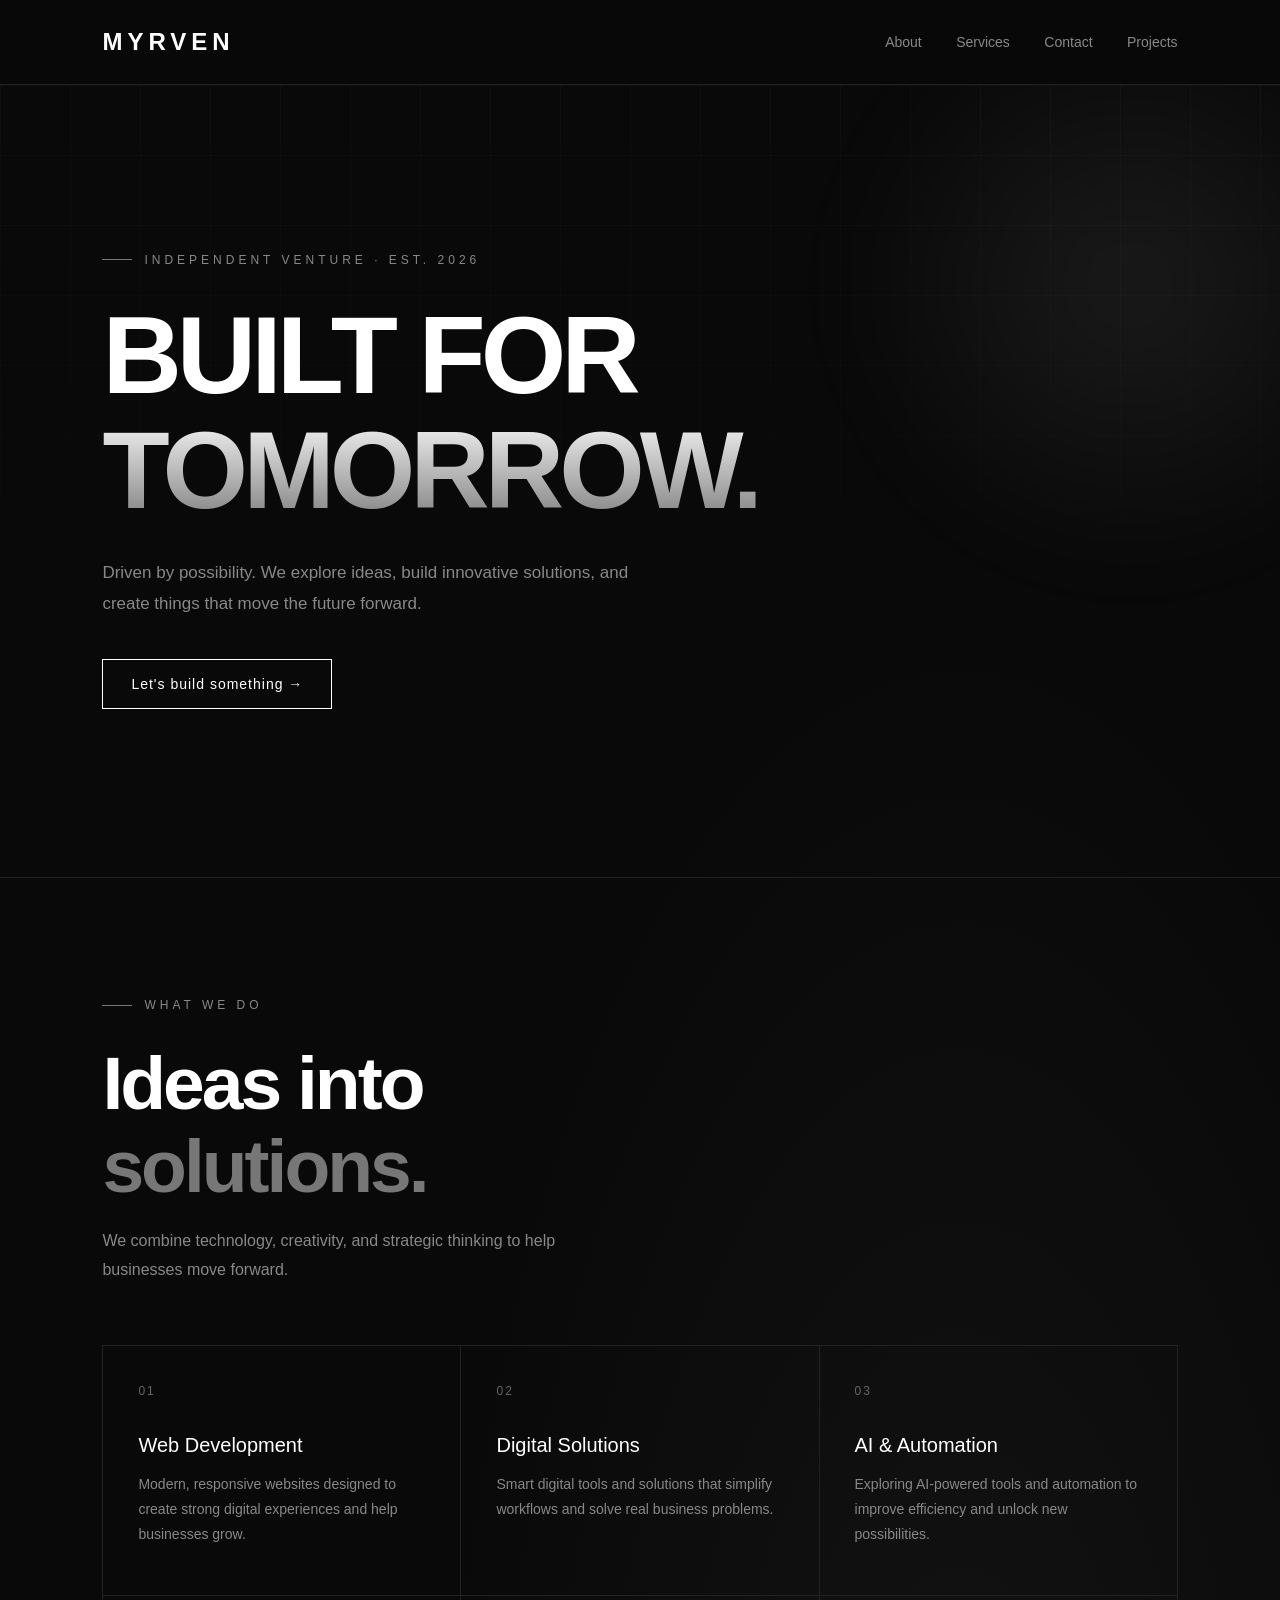
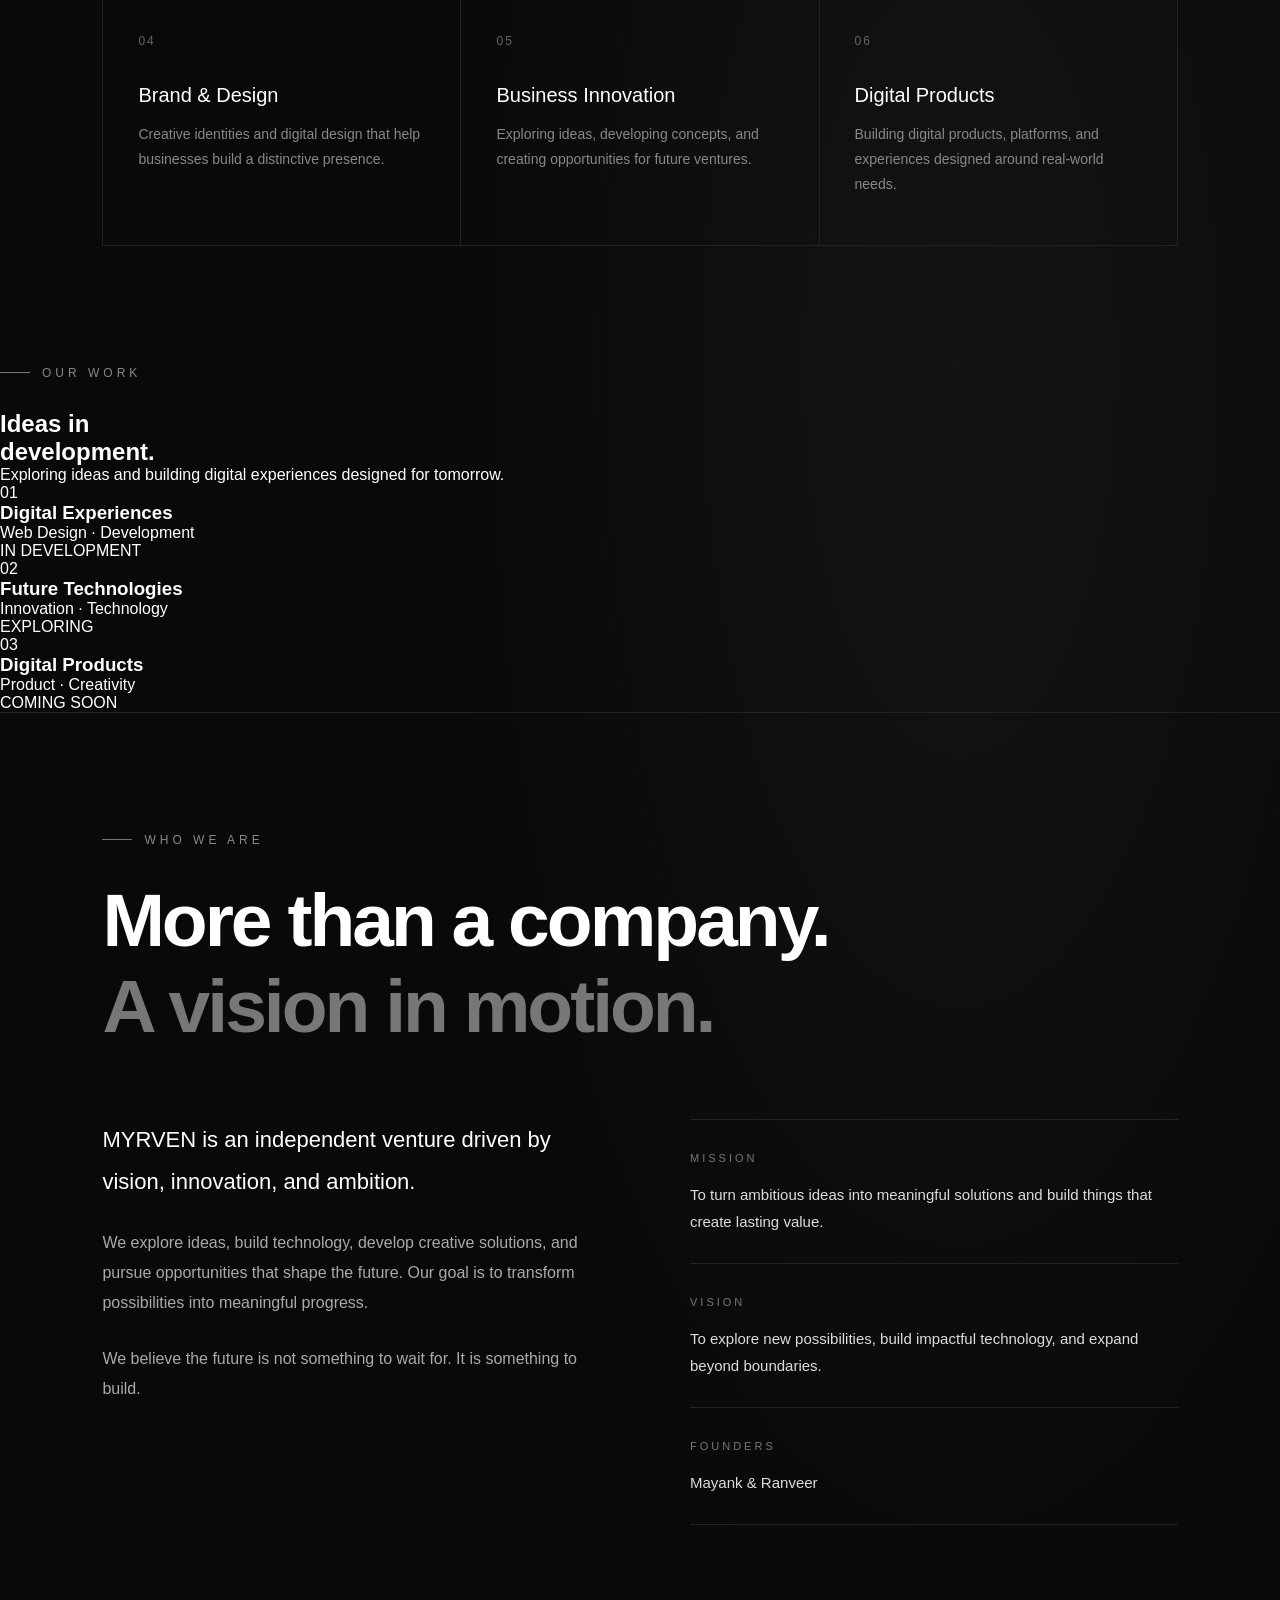
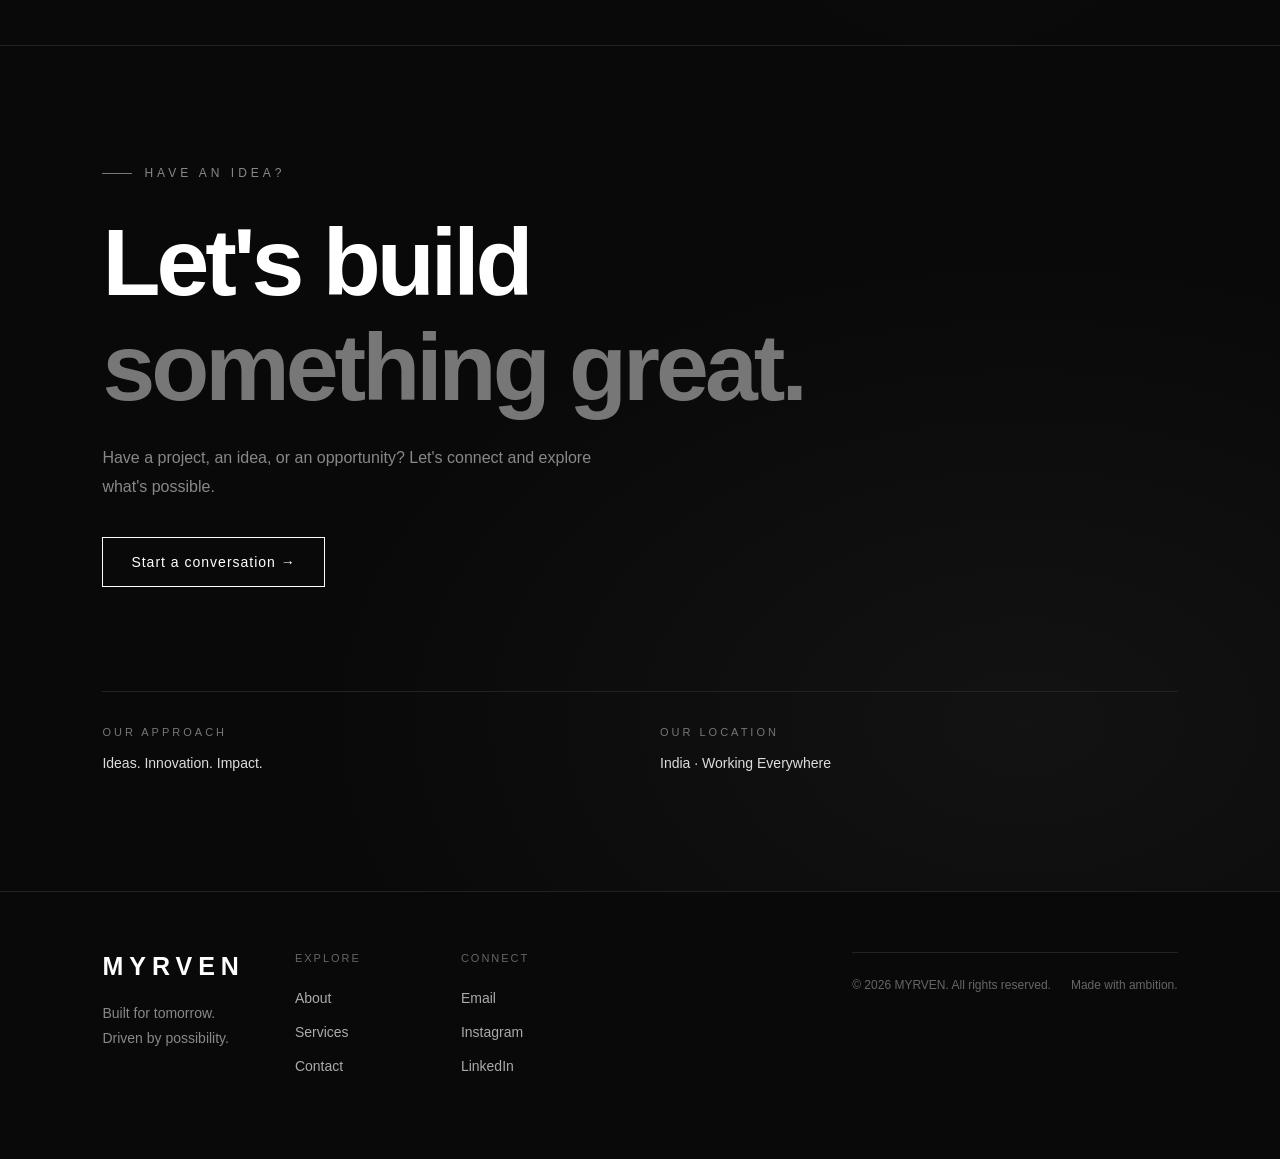
==== index.html @ c751b634 "Update index.html" ====
<!DOCTYPE html>
<html lang="en">
<head>
  <meta charset="UTF-8">
  <meta name="viewport" content="width=device-width, initial-scale=1.0">

  <title>MYRVEN — Built for Tomorrow</title>

  <meta name="description"
        content="MYRVEN is an independent venture driven by innovation, technology, creativity, and ambition.">
  
  <link rel="stylesheet" href="style.css">
  
</head>

<body>

  <header id="top">
    <div class="logo">MYRVEN</div>

    <nav>
  <a href="#about">About</a>
  <a href="#services">Services</a>
  <a href="#contact">Contact</a>
 <a href="#projects">Projects</a>
</nav>
  </header>

  <main>
    <section class="hero" id="about">

      <p class="tag">Independent Venture · Est. 2026</p>

      <h1>
        Built for<br>
        <span>tomorrow.</span>
      </h1>

      <p class="description">
        Driven by possibility. We explore ideas, build innovative
        solutions, and create things that move the future forward.
      </p>

      <a href="#contact" class="cta">
        Let's build something →
      </a>

    </section>
    <section class="services" id="services">

  <div class="section-heading">
    <p class="tag">What We Do</p>

    <h2>
      Ideas into<br>
      <span>solutions.</span>
    </h2>

    <p class="section-description">
      We combine technology, creativity, and strategic thinking
      to help businesses move forward.
    </p>
  </div>

  <div class="services-grid">

    <div class="service-card">
      <span class="service-number">01</span>
      <h3>Web Development</h3>
      <p>
        Modern, responsive websites designed to create
        strong digital experiences and help businesses grow.
      </p>
    </div>

    <div class="service-card">
      <span class="service-number">02</span>
      <h3>Digital Solutions</h3>
      <p>
        Smart digital tools and solutions that simplify
        workflows and solve real business problems.
      </p>
    </div>

    <div class="service-card">
      <span class="service-number">03</span>
      <h3>AI & Automation</h3>
      <p>
        Exploring AI-powered tools and automation
        to improve efficiency and unlock new possibilities.
      </p>
    </div>

    <div class="service-card">
      <span class="service-number">04</span>
      <h3>Brand & Design</h3>
      <p>
        Creative identities and digital design that help
        businesses build a distinctive presence.
      </p>
    </div>

    <div class="service-card">
      <span class="service-number">05</span>
      <h3>Business Innovation</h3>
      <p>
        Exploring ideas, developing concepts, and
        creating opportunities for future ventures.
      </p>
    </div>

    <div class="service-card">
      <span class="service-number">06</span>
      <h3>Digital Products</h3>
      <p>
        Building digital products, platforms, and
        experiences designed around real-world needs.
      </p>
    </div>

  </div>

</section>
    <!-- PROJECTS SECTION -->

<section class="projects" id="projects">

  <div class="projects-heading">
    <p class="tag">Our Work</p>

    <h2>
      Ideas in<br>
      <span>development.</span>
    </h2>

    <p class="projects-description">
      Exploring ideas and building digital experiences
      designed for tomorrow.
    </p>
  </div>

  <div class="projects-grid">

    <article class="project-card">
      <div class="project-visual visual-one">
        <span>01</span>
        <div class="visual-circle"></div>
      </div>

      <div class="project-info">
        <div>
          <h3>Digital Experiences</h3>
          <p>Web Design · Development</p>
        </div>
        <span class="project-status">IN DEVELOPMENT</span>
      </div>
    </article>

    <article class="project-card">
      <div class="project-visual visual-two">
        <span>02</span>
        <div class="visual-circle"></div>
      </div>

      <div class="project-info">
        <div>
          <h3>Future Technologies</h3>
          <p>Innovation · Technology</p>
        </div>
        <span class="project-status">EXPLORING</span>
      </div>
    </article>

    <article class="project-card">
      <div class="project-visual visual-three">
        <span>03</span>
        <div class="visual-circle"></div>
      </div>

      <div class="project-info">
        <div>
          <h3>Digital Products</h3>
          <p>Product · Creativity</p>
        </div>
        <span class="project-status">COMING SOON</span>
      </div>
    </article>

  </div>

</section>
    <!-- ABOUT MYRVEN -->

<section class="about" id="about">

  <div class="about-header">
    <p class="tag">Who We Are</p>

    <h2>
      More than a company.<br>
      <span>A vision in motion.</span>
    </h2>
  </div>

  <div class="about-content">

    <div class="about-text">
      <p>
        MYRVEN is an independent venture driven by vision,
        innovation, and ambition.
      </p>

      <p>
        We explore ideas, build technology, develop creative
        solutions, and pursue opportunities that shape the future.
        Our goal is to transform possibilities into meaningful
        progress.
      </p>

      <p>
        We believe the future is not something to wait for.
        It is something to build.
      </p>
    </div>

    <div class="about-details">

      <div class="detail-item">
        <span>MISSION</span>
        <p>
          To turn ambitious ideas into meaningful solutions
          and build things that create lasting value.
        </p>
      </div>

      <div class="detail-item">
        <span>VISION</span>
        <p>
          To explore new possibilities, build impactful
          technology, and expand beyond boundaries.
        </p>
      </div>

      <div class="detail-item">
        <span>FOUNDERS</span>
        <p>Mayank & Ranveer</p>
      </div>

    </div>

  </div>

</section>
    <!-- CONTACT SECTION -->

<section class="contact" id="contact">

  <p class="tag">Have an idea?</p>

  <h2>
    Let's build<br>
    <span>something great.</span>
  </h2>

  <p class="contact-description">
    Have a project, an idea, or an opportunity?
    Let's connect and explore what's possible.
  </p>

  <a href="mailto:myrenv.official@gmail.com" class="cta">
    Start a conversation →
  </a>

  <div class="contact-bottom">

    <div>
      <span class="contact-label">OUR APPROACH</span>
      <p>Ideas. Innovation. Impact.</p>
    </div>

    <div>
      <span class="contact-label">OUR LOCATION</span>
      <p>India · Working Everywhere</p>
    </div>

  </div>

</section>
  </main>
<!-- FOOTER -->

<footer class="footer">

  <div class="footer-main">

    <div class="footer-brand">
      <a href="#top" class="footer-logo">MYRVEN</a>

      <p>
        Built for tomorrow.<br>
        Driven by possibility.
      </p>
    </div>

    <div class="footer-links">

      <div class="footer-column">
        <span class="footer-heading">EXPLORE</span>
        <a href="#about">About</a>
        <a href="#services">Services</a>
        <a href="#contact">Contact</a>
      </div>

      <div class="footer-column">
        <span class="footer-heading">CONNECT</span>
        <a href="mailto:hello@myrven.com">Email</a>
        <a href="#" target="_blank">Instagram</a>
        <a href="#" target="_blank">LinkedIn</a>
      </div>

    </div>

  </div>

  <div class="footer-bottom">
    <p>© 2026 MYRVEN. All rights reserved.</p>
    <p>Made with ambition.</p>
  </div>

</footer>
</body>
</html>
---- style.css ----
/* =========================
   MYRVEN — DESIGN SYSTEM
========================= */

:root {
  --background: #090909;
  --surface: #111111;
  --text: #ffffff;
  --muted: #888888;
  --accent: #c5c5c5;
  --border: #222222;
}

/* Reset */

* {
  margin: 0;
  padding: 0;
  box-sizing: border-box;
}

html {
  scroll-behavior: smooth;
}

body {
  background: var(--background);
  color: var(--text);
  font-family: Arial, Helvetica, sans-serif;
  min-height: 100vh;
}

/* Navigation */

header {
  display: flex;
  justify-content: space-between;
  align-items: center;
  padding: 28px 8%;
  border-bottom: 1px solid var(--border);
}

.logo {
  font-size: 24px;
  font-weight: 700;
  letter-spacing: 5px;
}

nav a {
  color: var(--muted);
  text-decoration: none;
  margin-left: 30px;
  font-size: 14px;
  transition: color 0.3s ease;
}

nav a:hover {
  color: var(--text);
}

/* Hero */

.hero {
  min-height: 85vh;
  display: flex;
  flex-direction: column;
  justify-content: center;
  padding: 100px 8%;
}

.tag {
  color: var(--muted);
  font-size: 12px;
  letter-spacing: 4px;
  text-transform: uppercase;
  margin-bottom: 30px;
}

h1 {
  font-size: clamp(48px, 9vw, 110px);
  line-height: 1.05;
  letter-spacing: -5px;
  max-width: 1000px;
}

h1 span {
  color: #777777;
}

.description {
  color: var(--muted);
  font-size: 17px;
  line-height: 1.8;
  max-width: 550px;
  margin-top: 30px;
}

/* Button */

.cta {
  display: inline-block;
  margin-top: 40px;
  padding: 16px 28px;
  border: 1px solid var(--text);
  color: var(--text);
  text-decoration: none;
  width: fit-content;
  font-size: 14px;
  transition: all 0.3s ease;
}

.cta:hover {
  background: var(--text);
  color: var(--background);
}

/* Footer */

footer {
  border-top: 1px solid var(--border);
  padding: 25px 8%;
  display: flex;
  justify-content: space-between;
  color: #666666;
  font-size: 12px;
}

/* Mobile */

@media (max-width: 600px) {
  header {
    padding: 22px 6%;
  }

  nav a {
    margin-left: 12px;
    font-size: 12px;
  }

  .logo {
    font-size: 19px;
    letter-spacing: 3px;
  }

  .hero {
    padding: 80px 6%;
  }

  h1 {
    letter-spacing: -2px;
  }

  footer {
    padding: 22px 6%;
    gap: 15px;
    flex-wrap: wrap;
  }
}
/* =========================
   MYRVEN — PREMIUM UPGRADE
========================= */

body {
  overflow-x: hidden;
  background:
    radial-gradient(
      ellipse at 75% 45%,
      rgba(255, 255, 255, 0.045),
      transparent 40%
    ),
    #090909;
}

/* Premium navigation */

header {
  backdrop-filter: blur(12px);
  background: rgba(9, 9, 9, 0.8);
  position: sticky;
  top: 0;
  z-index: 100;
}

/* Hero background glow */

.hero {
  position: relative;
  overflow: hidden;
}

.hero::before {
  content: "";
  position: absolute;
  width: 500px;
  height: 500px;
  background: radial-gradient(
    circle,
    rgba(180, 180, 180, 0.07),
    transparent 70%
  );
  top: 10%;
  right: -150px;
  pointer-events: none;
}

.hero > * {
  position: relative;
  z-index: 1;
}

/* Typography */

.tag {
  display: flex;
  align-items: center;
  gap: 12px;
}

.tag::before {
  content: "";
  width: 30px;
  height: 1px;
  background: #777777;
}

h1 {
  font-weight: 600;
  text-transform: uppercase;
}

h1 span {
  background: linear-gradient(
    180deg,
    #ffffff,
    #777777
  );

  -webkit-background-clip: text;
  background-clip: text;
  -webkit-text-fill-color: transparent;
}

/* Button enhancement */

.cta {
  position: relative;
  overflow: hidden;
  letter-spacing: 1px;
}

.cta:hover {
  box-shadow: 0 0 25px rgba(255, 255, 255, 0.08);
  transform: translateY(-3px);
}

/* Subtle entrance animation */

.hero .tag,
.hero h1,
.hero .description,
.hero .cta {
  animation: fadeUp 0.8s ease both;
}

.hero h1 {
  animation-delay: 0.15s;
}

.hero .description {
  animation-delay: 0.3s;
}

.hero .cta {
  animation-delay: 0.45s;
}

@keyframes fadeUp {
  from {
    opacity: 0;
    transform: translateY(20px);
  }

  to {
    opacity: 1;
    transform: translateY(0);
  }
}

/* Selection */

::selection {
  background: #ffffff;
  color: #000000;
}

/* Mobile glow */

@media (max-width: 600px) {
  .hero::before {
    width: 300px;
    height: 300px;
    right: -100px;
  }
}
/* =========================
   SERVICES SECTION
========================= */

.services {
  padding: 120px 8%;
  border-top: 1px solid var(--border);
}

.section-heading {
  margin-bottom: 60px;
}

.section-heading h2 {
  font-size: clamp(40px, 6vw, 75px);
  line-height: 1.1;
  letter-spacing: -3px;
  margin-top: 25px;
}

.section-heading h2 span {
  color: #777777;
}

.section-description {
  color: var(--muted);
  max-width: 500px;
  line-height: 1.8;
  margin-top: 20px;
}

/* Grid */

.services-grid {
  display: grid;
  grid-template-columns: repeat(3, 1fr);
  border-top: 1px solid var(--border);
  border-left: 1px solid var(--border);
}

.service-card {
  padding: 35px;
  border-right: 1px solid var(--border);
  border-bottom: 1px solid var(--border);
  min-height: 250px;
  transition: background 0.3s ease;
}

.service-card:hover {
  background: var(--surface);
}

.service-number {
  color: #666666;
  font-size: 12px;
  letter-spacing: 2px;
}

.service-card h3 {
  font-size: 20px;
  font-weight: 500;
  margin-top: 35px;
}

.service-card p {
  color: var(--muted);
  font-size: 14px;
  line-height: 1.8;
  margin-top: 15px;
}

/* Responsive grid */

@media (max-width: 900px) {
  .services-grid {
    grid-template-columns: repeat(2, 1fr);
  }
}

@media (max-width: 600px) {
  .services {
    padding: 80px 6%;
  }

  .section-heading {
    margin-bottom: 40px;
  }

  .section-heading h2 {
    letter-spacing: -2px;
  }

  .services-grid {
    grid-template-columns: 1fr;
  }

  .service-card {
    padding: 28px;
    min-height: 220px;
  }
}
/* =========================
   ABOUT MYRVEN
========================= */

.about {
  padding: 120px 8%;
  border-top: 1px solid var(--border);
}

.about-header {
  margin-bottom: 70px;
}

.about-header h2 {
  font-size: clamp(38px, 6vw, 75px);
  line-height: 1.15;
  letter-spacing: -3px;
  margin-top: 25px;
}

.about-header h2 span {
  color: #777777;
}

.about-content {
  display: grid;
  grid-template-columns: 1fr 1fr;
  gap: 100px;
}

.about-text p {
  color: #aaaaaa;
  font-size: 16px;
  line-height: 1.9;
  margin-bottom: 25px;
}

.about-text p:first-child {
  color: #ffffff;
  font-size: 22px;
}

.about-details {
  border-top: 1px solid var(--border);
}

.detail-item {
  padding: 28px 0;
  border-bottom: 1px solid var(--border);
}

.detail-item span {
  color: #777777;
  font-size: 11px;
  letter-spacing: 3px;
}

.detail-item p {
  color: #dddddd;
  font-size: 15px;
  line-height: 1.8;
  margin-top: 15px;
}

/* Mobile */

@media (max-width: 768px) {
  .about {
    padding: 80px 6%;
  }

  .about-header {
    margin-bottom: 40px;
  }

  .about-header h2 {
    letter-spacing: -2px;
  }

  .about-content {
    grid-template-columns: 1fr;
    gap: 40px;
  }
}

/* =========================
   CONTACT SECTION
========================= */

.contact {
  padding: 120px 8%;
  border-top: 1px solid var(--border);
  background:
    radial-gradient(
      ellipse at 80% 80%,
      rgba(255, 255, 255, 0.04),
      transparent 50%
    );
}

.contact h2 {
  font-size: clamp(45px, 8vw, 95px);
  line-height: 1.1;
  letter-spacing: -4px;
  margin-top: 25px;
}

.contact h2 span {
  color: #777777;
}

.contact-description {
  color: var(--muted);
  max-width: 500px;
  font-size: 16px;
  line-height: 1.8;
  margin-top: 25px;
}

.contact .cta {
  margin-top: 35px;
}

.contact-bottom {
  display: grid;
  grid-template-columns: 1fr 1fr;
  gap: 40px;
  margin-top: 100px;
  padding-top: 30px;
  border-top: 1px solid var(--border);
}

.contact-label {
  color: #777777;
  font-size: 11px;
  letter-spacing: 3px;
}

.contact-bottom p {
  color: #dddddd;
  font-size: 14px;
  margin-top: 15px;
}

/* Mobile */

@media (max-width: 600px) {
  .contact {
    padding: 80px 6%;
  }

  .contact h2 {
    letter-spacing: -2px;
  }

  .contact-bottom {
    grid-template-columns: 1fr;
    gap: 30px;
    margin-top: 60px;
  }
}
/* =========================
   MYRVEN FOOTER
========================= */

.footer {
  padding: 60px 8% 25px;
  border-top: 1px solid var(--border);
}

.footer-main {
  display: flex;
  justify-content: space-between;
  gap: 50px;
  padding-bottom: 60px;
}

.footer-logo {
  color: #ffffff;
  text-decoration: none;
  font-size: 25px;
  font-weight: 700;
  letter-spacing: 6px;
}

.footer-brand p {
  color: #888888;
  font-size: 14px;
  line-height: 1.8;
  margin-top: 20px;
}

.footer-links {
  display: flex;
  gap: 100px;
}

.footer-column {
  display: flex;
  flex-direction: column;
  gap: 18px;
}

.footer-heading {
  color: #666666;
  font-size: 11px;
  letter-spacing: 2px;
  margin-bottom: 8px;
}

.footer-column a {
  color: #aaaaaa;
  text-decoration: none;
  font-size: 14px;
  transition: color 0.3s;
}

.footer-column a:hover {
  color: #ffffff;
}

.footer-bottom {
  border-top: 1px solid var(--border);
  padding-top: 25px;
  display: flex;
  justify-content: space-between;
  gap: 20px;
  color: #666666;
  font-size: 12px;
}

/* Mobile */

@media (max-width: 600px) {
  .footer {
    padding: 45px 6% 25px;
  }

  .footer-main {
    flex-direction: column;
    gap: 40px;
  }

  .footer-links {
    gap: 60px;
  }

  .footer-bottom {
    flex-direction: column;
    gap: 12px;
  }
}
/* =========================
   MYRVEN FUTURISTIC HERO
========================= */

.hero {
  min-height: 88vh;
  position: relative;
  isolation: isolate;
  overflow: hidden;
}

/* Ambient silver glow */

.hero::before {
  content: "";
  position: absolute;
  width: 600px;
  height: 600px;
  top: -100px;
  right: -150px;

  background: radial-gradient(
    circle,
    rgba(180, 180, 180, 0.10),
    transparent 70%
  );

  filter: blur(40px);
  z-index: -1;
}

/* Futuristic grid */

.hero::after {
  content: "";
  position: absolute;
  inset: 0;

  background-image:
    linear-gradient(
      rgba(255, 255, 255, 0.025) 1px,
      transparent 1px
    ),
    linear-gradient(
      90deg,
      rgba(255, 255, 255, 0.025) 1px,
      transparent 1px
    );

  background-size: 70px 70px;

  mask-image: linear-gradient(
    to bottom,
    black,
    transparent 90%
  );

  z-index: -1;
  pointer-events: none;
}

/* Premium headline */

.hero h1 {
  max-width: 900px;
  text-transform: uppercase;
  font-weight: 600;
}

/* Ambient animation */

@keyframes ambientGlow {
  0%, 100% {
    opacity: 0.5;
  }

  50% {
    opacity: 1;
  }
}

.hero::before {
  animation: ambientGlow 6s ease-in-out infinite;
}

/* Mobile optimization */

@media (max-width: 600px) {
  .hero::before {
    width: 350px;
    height: 350px;
    right: -180px;
    top: 0;
  }

  .hero::after {
    background-size: 45px 45px;
  }
}

/* Accessibility */

@media (prefers-reduced-motion: reduce) {
  .hero::before {
    animation: none;
  }
}
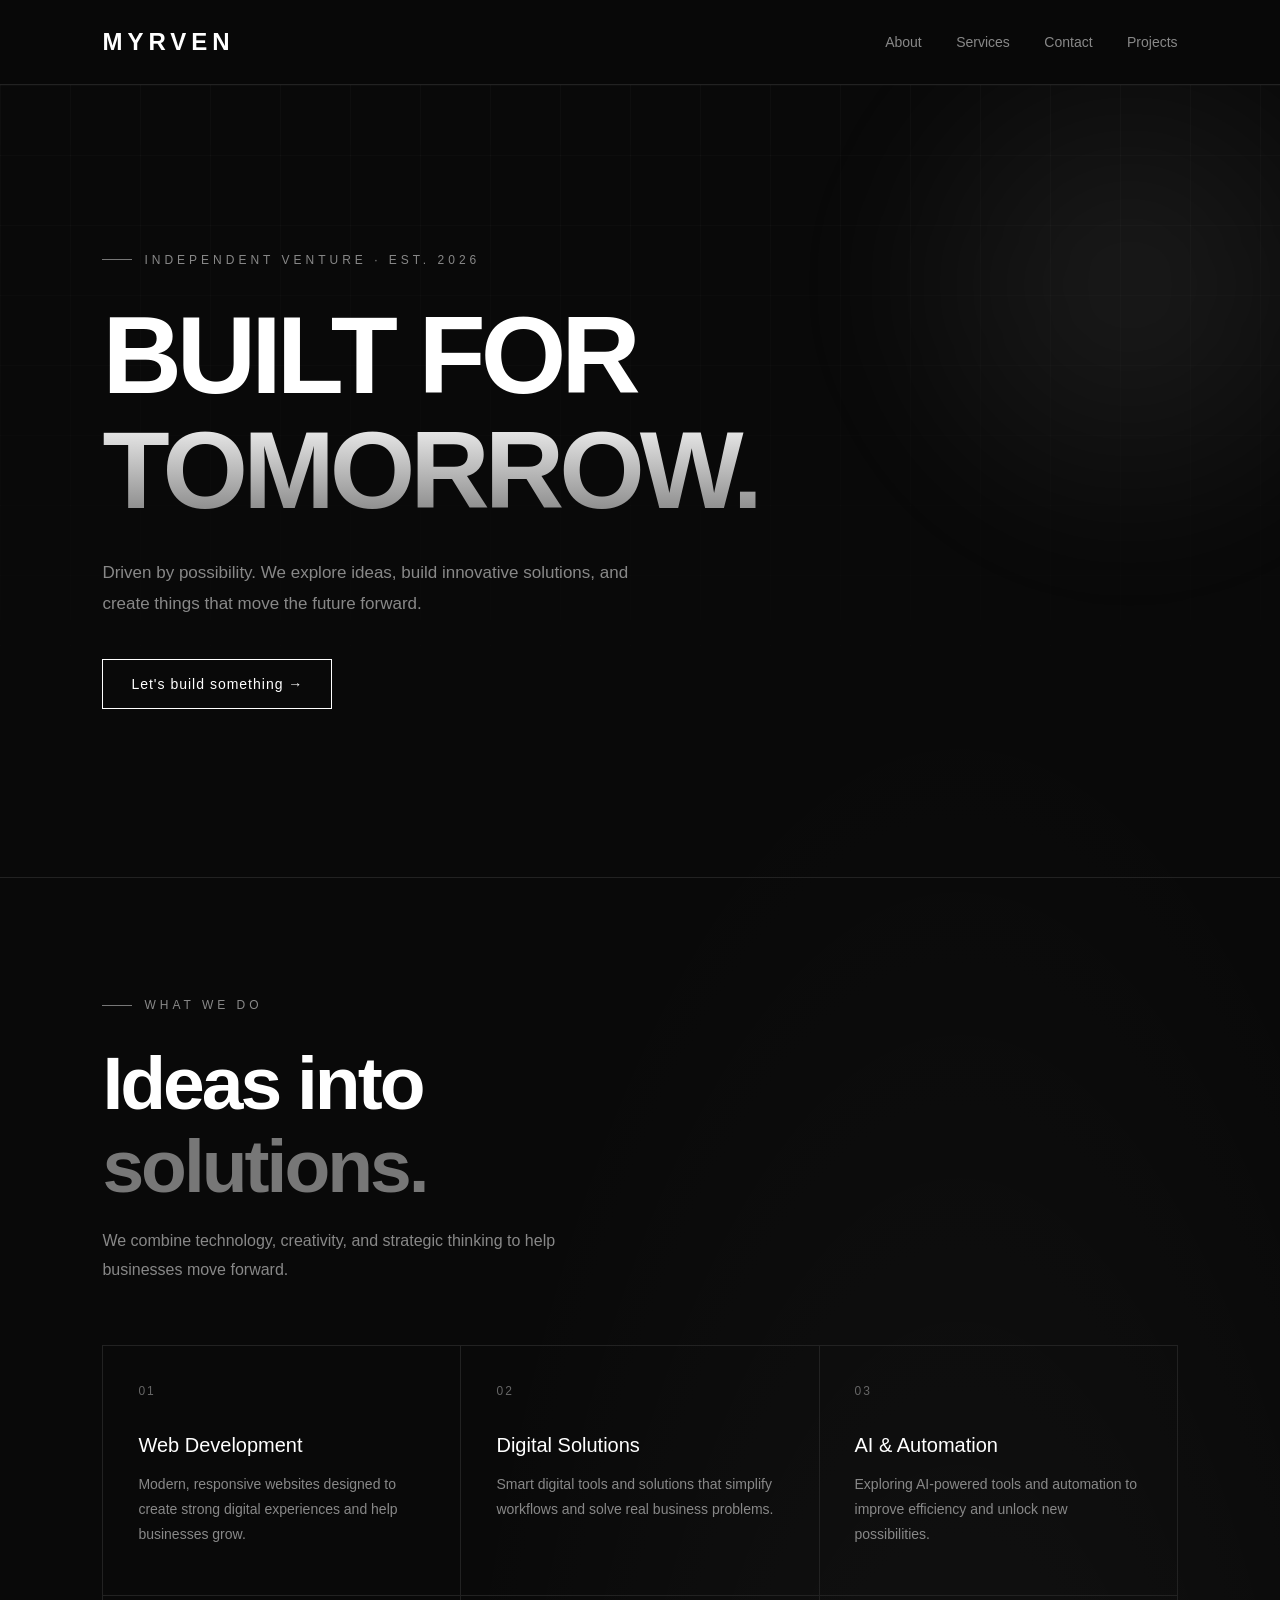
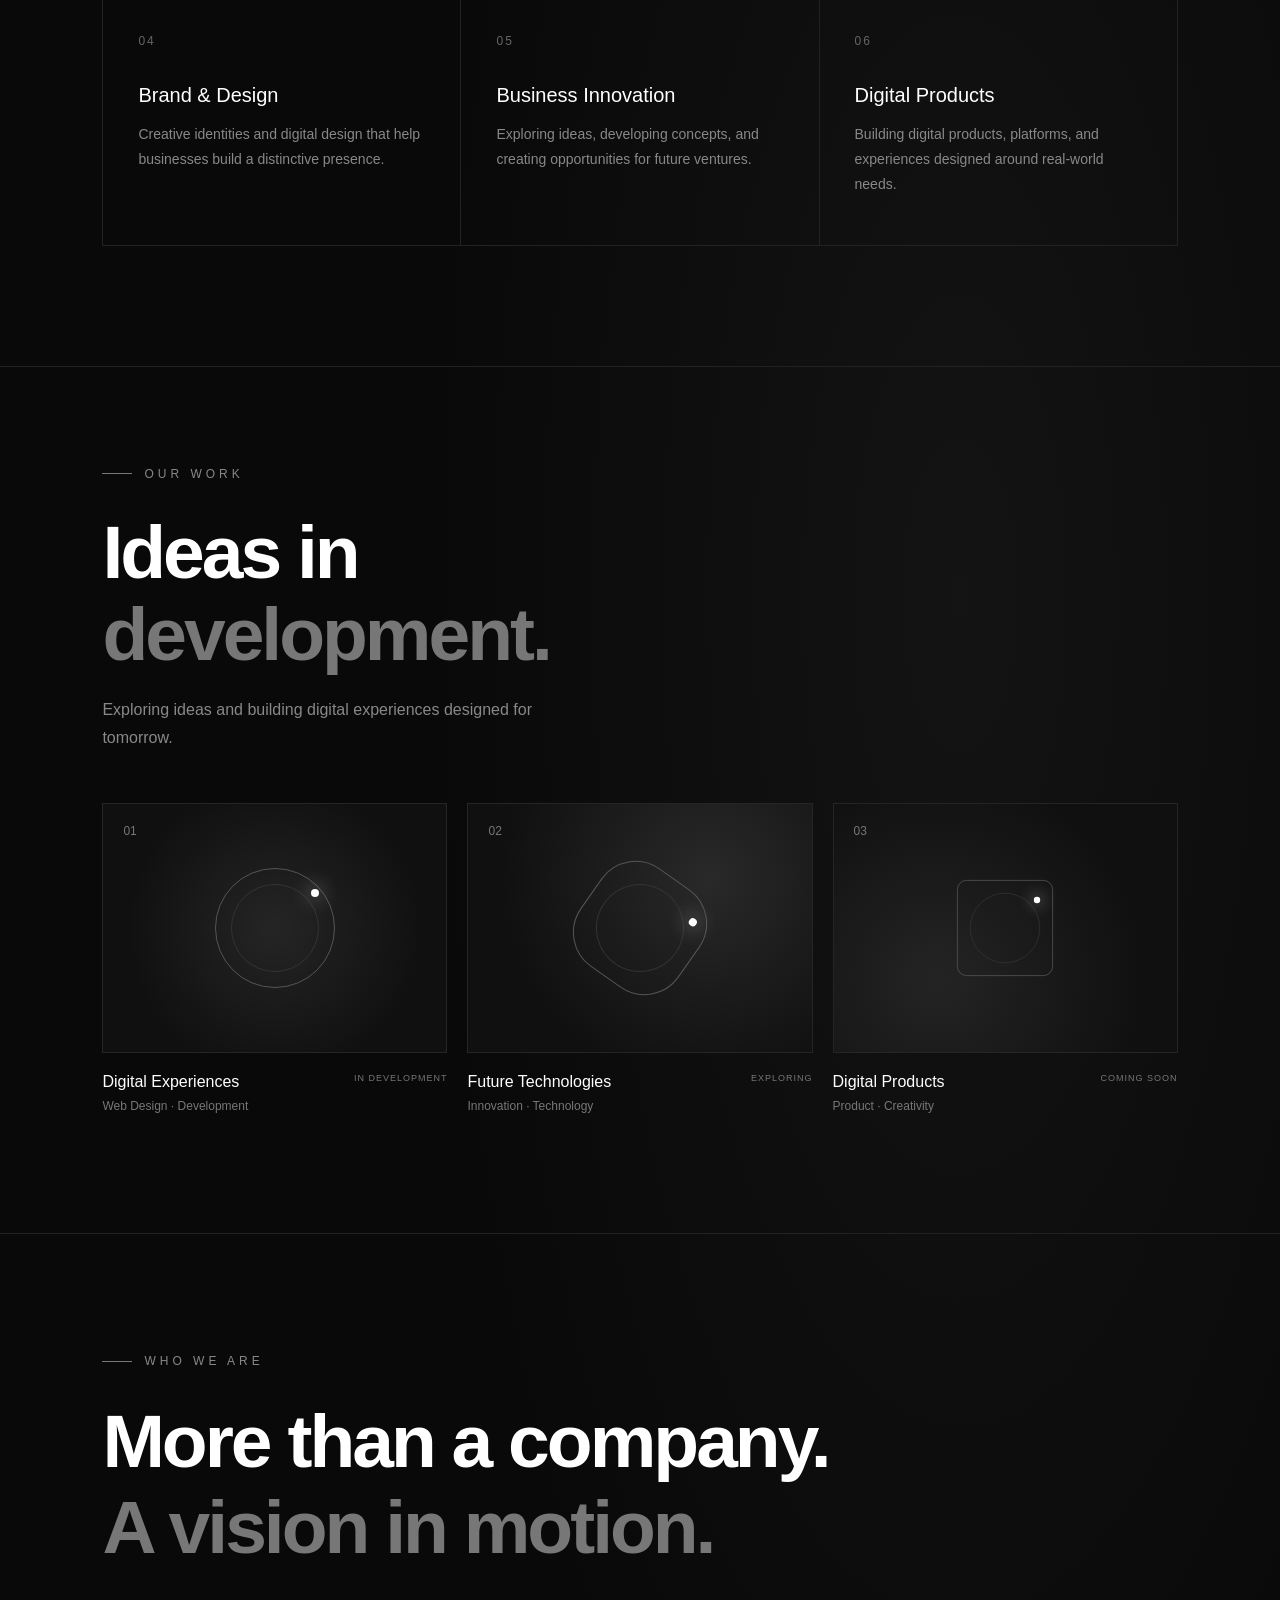
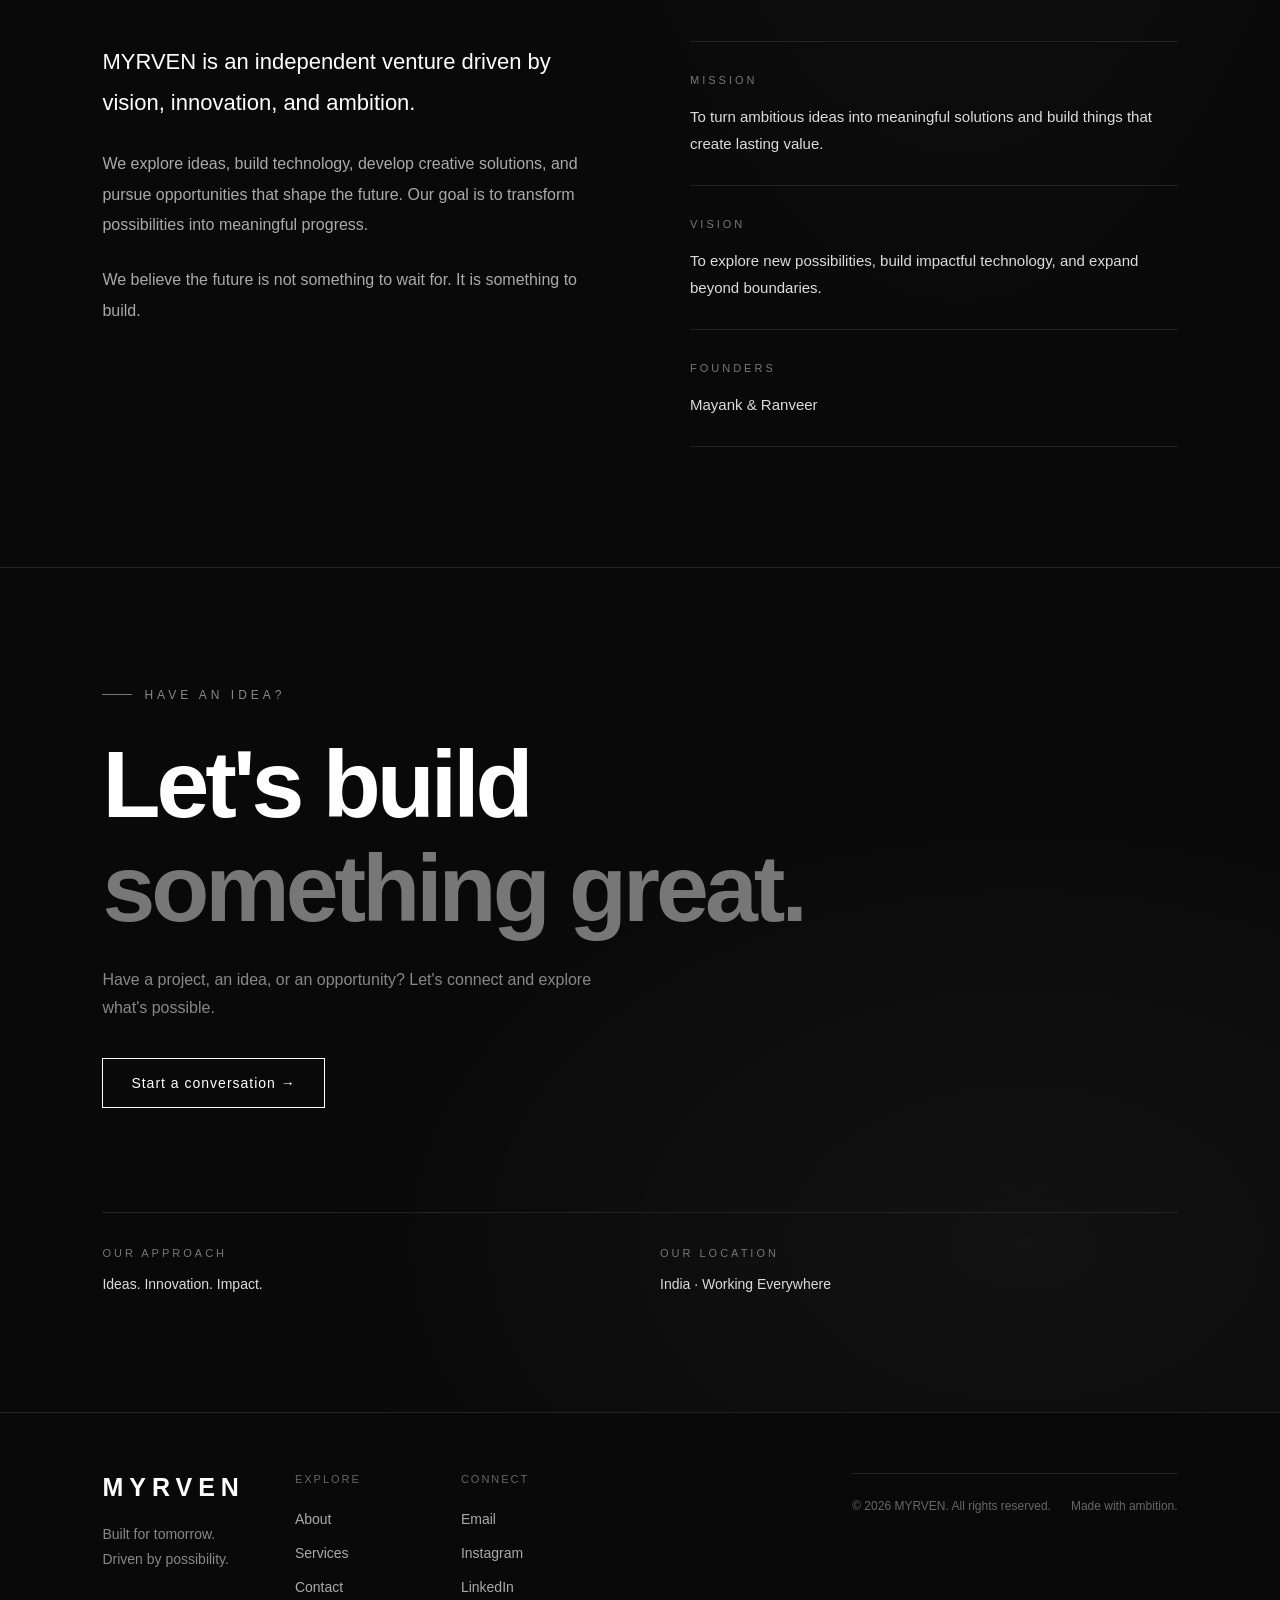
==== commit 8935795b: "Update index.html" ====
--- a/index.html
+++ b/index.html
@@ -20,7 +20,7 @@
 
     <nav>
   <a href="#about">About</a>
-  <a href="#services">Services</a>
+  <a href="services.html">Services</a>
   <a href="#contact">Contact</a>
  <a href="#projects">Projects</a>
 </nav>
--- a/style.css
+++ b/style.css
@@ -762,3 +762,160 @@
     animation: none;
   }
 }
+/* =========================
+   MYRVEN PROJECTS
+========================= */
+
+.projects {
+  padding: 100px 8%;
+  border-top: 1px solid var(--border);
+}
+
+.projects-heading {
+  margin-bottom: 50px;
+}
+
+.projects-heading h2 {
+  font-size: clamp(40px, 6vw, 75px);
+  line-height: 1.1;
+  letter-spacing: -3px;
+  margin-top: 25px;
+}
+
+.projects-heading h2 span {
+  color: #777777;
+}
+
+.projects-description {
+  color: var(--muted);
+  max-width: 500px;
+  line-height: 1.8;
+  margin-top: 20px;
+}
+
+.projects-grid {
+  display: grid;
+  grid-template-columns: repeat(3, 1fr);
+  gap: 20px;
+}
+
+.project-visual {
+  height: 250px;
+  background: #111111;
+  border: 1px solid #252525;
+  position: relative;
+  display: flex;
+  align-items: center;
+  justify-content: center;
+  overflow: hidden;
+}
+
+.project-visual > span {
+  position: absolute;
+  top: 20px;
+  left: 20px;
+  color: #777777;
+  font-size: 12px;
+}
+
+.visual-circle {
+  width: 120px;
+  height: 120px;
+  border: 1px solid #555555;
+  border-radius: 50%;
+  position: relative;
+  transition: transform 0.5s ease;
+}
+
+.visual-circle::before {
+  content: "";
+  position: absolute;
+  inset: 15px;
+  border: 1px solid #333333;
+  border-radius: 50%;
+}
+
+.visual-circle::after {
+  content: "";
+  position: absolute;
+  width: 8px;
+  height: 8px;
+  background: white;
+  border-radius: 50%;
+  top: 20px;
+  right: 15px;
+  box-shadow: 0 0 20px white;
+}
+
+.visual-one {
+  background: radial-gradient(circle, #252525, #101010 70%);
+}
+
+.visual-two {
+  background: radial-gradient(circle at 70% 30%, #292929, #101010 70%);
+}
+
+.visual-two .visual-circle {
+  transform: rotate(35deg);
+  border-radius: 35%;
+}
+
+.visual-three {
+  background: radial-gradient(circle at 30% 70%, #242424, #101010 70%);
+}
+
+.visual-three .visual-circle {
+  transform: scale(0.8);
+  border-radius: 10%;
+}
+
+.project-card:hover .visual-circle {
+  transform: scale(1.1);
+}
+
+.project-info {
+  padding: 20px 0;
+  display: flex;
+  justify-content: space-between;
+  gap: 12px;
+}
+
+.project-info h3 {
+  font-size: 16px;
+  font-weight: 500;
+}
+
+.project-info p {
+  color: #777777;
+  font-size: 12px;
+  margin-top: 8px;
+}
+
+.project-status {
+  color: #777777;
+  font-size: 9px;
+  letter-spacing: 1px;
+  text-align: right;
+}
+
+/* Responsive */
+
+@media (max-width: 900px) {
+  .projects-grid {
+    grid-template-columns: repeat(2, 1fr);
+  }
+}
+
+@media (max-width: 600px) {
+  .projects {
+    padding: 75px 6%;
+  }
+
+  .projects-grid {
+    grid-template-columns: 1fr;
+  }
+
+  .project-visual {
+    height: 230px;
+  }
+}
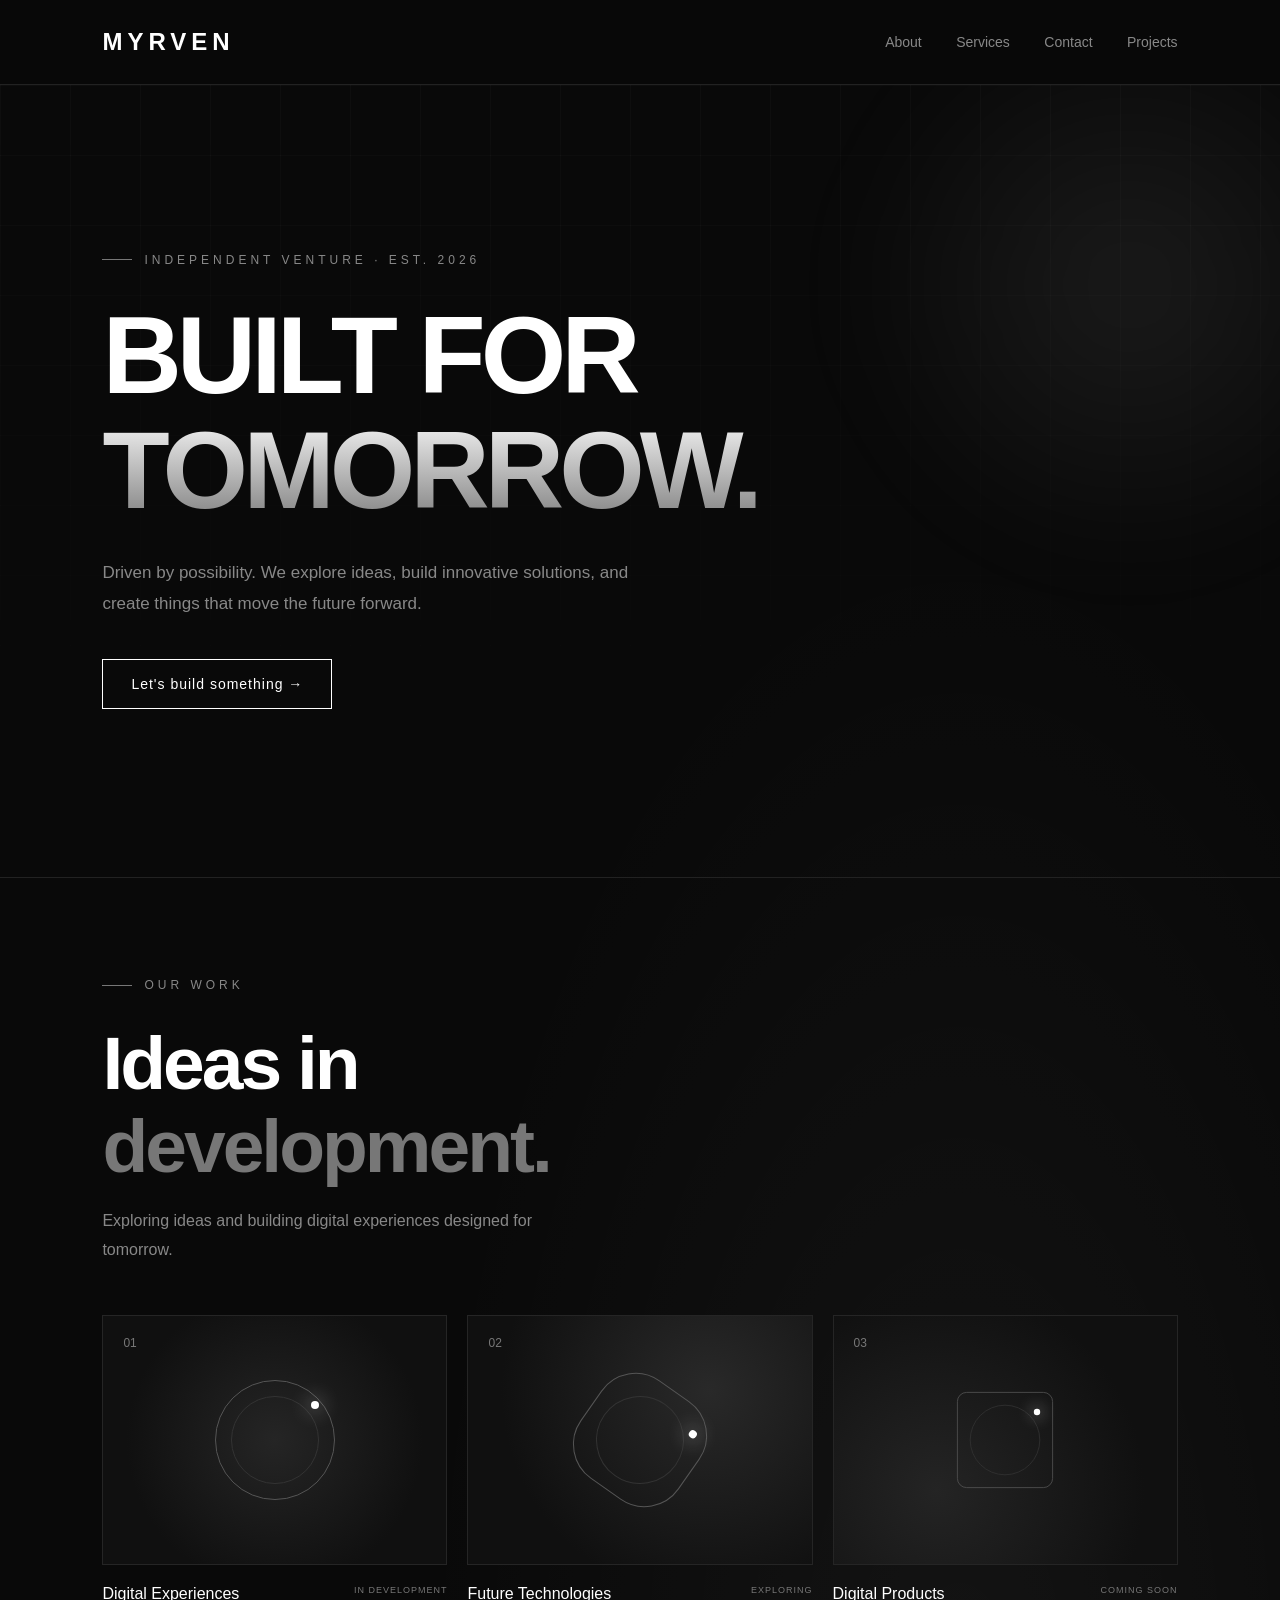
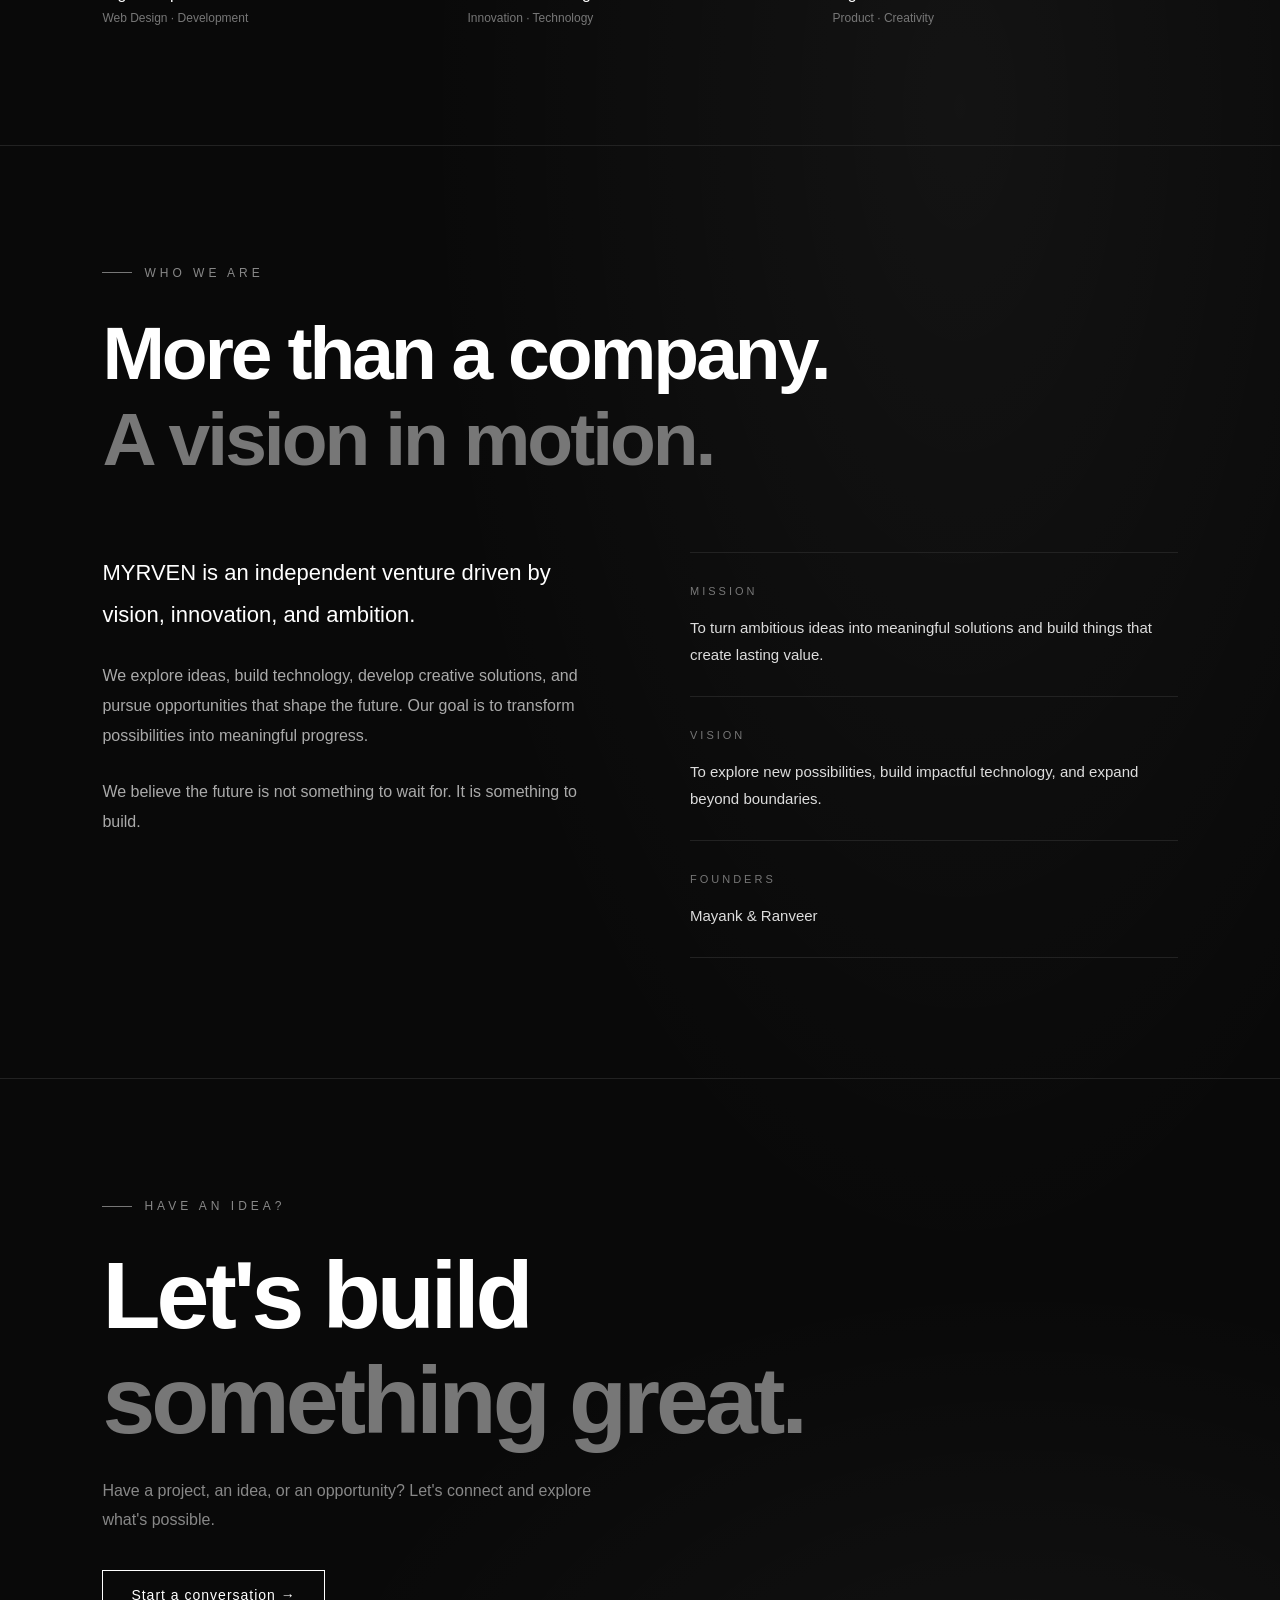
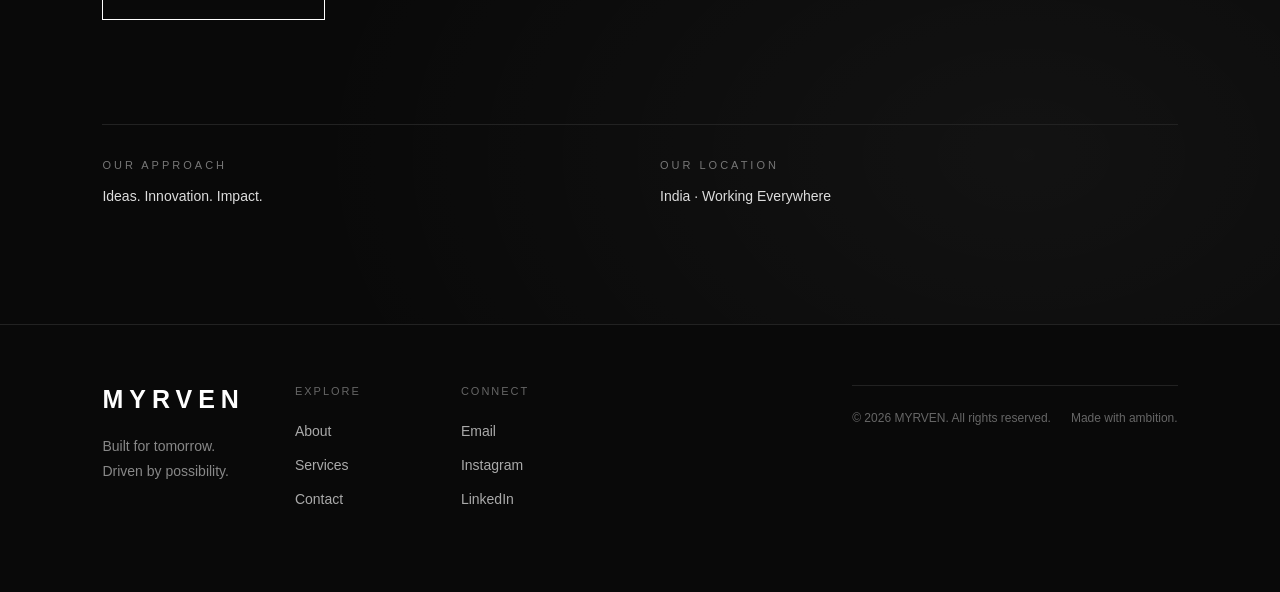
==== commit fa5d65cb: "Update index.html" ====
--- a/index.html
+++ b/index.html
@@ -46,81 +46,7 @@
       </a>
 
     </section>
-    <section class="services" id="services">
-
-  <div class="section-heading">
-    <p class="tag">What We Do</p>
-
-    <h2>
-      Ideas into<br>
-      <span>solutions.</span>
-    </h2>
-
-    <p class="section-description">
-      We combine technology, creativity, and strategic thinking
-      to help businesses move forward.
-    </p>
-  </div>
-
-  <div class="services-grid">
-
-    <div class="service-card">
-      <span class="service-number">01</span>
-      <h3>Web Development</h3>
-      <p>
-        Modern, responsive websites designed to create
-        strong digital experiences and help businesses grow.
-      </p>
-    </div>
-
-    <div class="service-card">
-      <span class="service-number">02</span>
-      <h3>Digital Solutions</h3>
-      <p>
-        Smart digital tools and solutions that simplify
-        workflows and solve real business problems.
-      </p>
-    </div>
-
-    <div class="service-card">
-      <span class="service-number">03</span>
-      <h3>AI & Automation</h3>
-      <p>
-        Exploring AI-powered tools and automation
-        to improve efficiency and unlock new possibilities.
-      </p>
-    </div>
-
-    <div class="service-card">
-      <span class="service-number">04</span>
-      <h3>Brand & Design</h3>
-      <p>
-        Creative identities and digital design that help
-        businesses build a distinctive presence.
-      </p>
-    </div>
-
-    <div class="service-card">
-      <span class="service-number">05</span>
-      <h3>Business Innovation</h3>
-      <p>
-        Exploring ideas, developing concepts, and
-        creating opportunities for future ventures.
-      </p>
-    </div>
-
-    <div class="service-card">
-      <span class="service-number">06</span>
-      <h3>Digital Products</h3>
-      <p>
-        Building digital products, platforms, and
-        experiences designed around real-world needs.
-      </p>
-    </div>
-
-  </div>
-
-</section>
+    
     <!-- PROJECTS SECTION -->
 
 <section class="projects" id="projects">
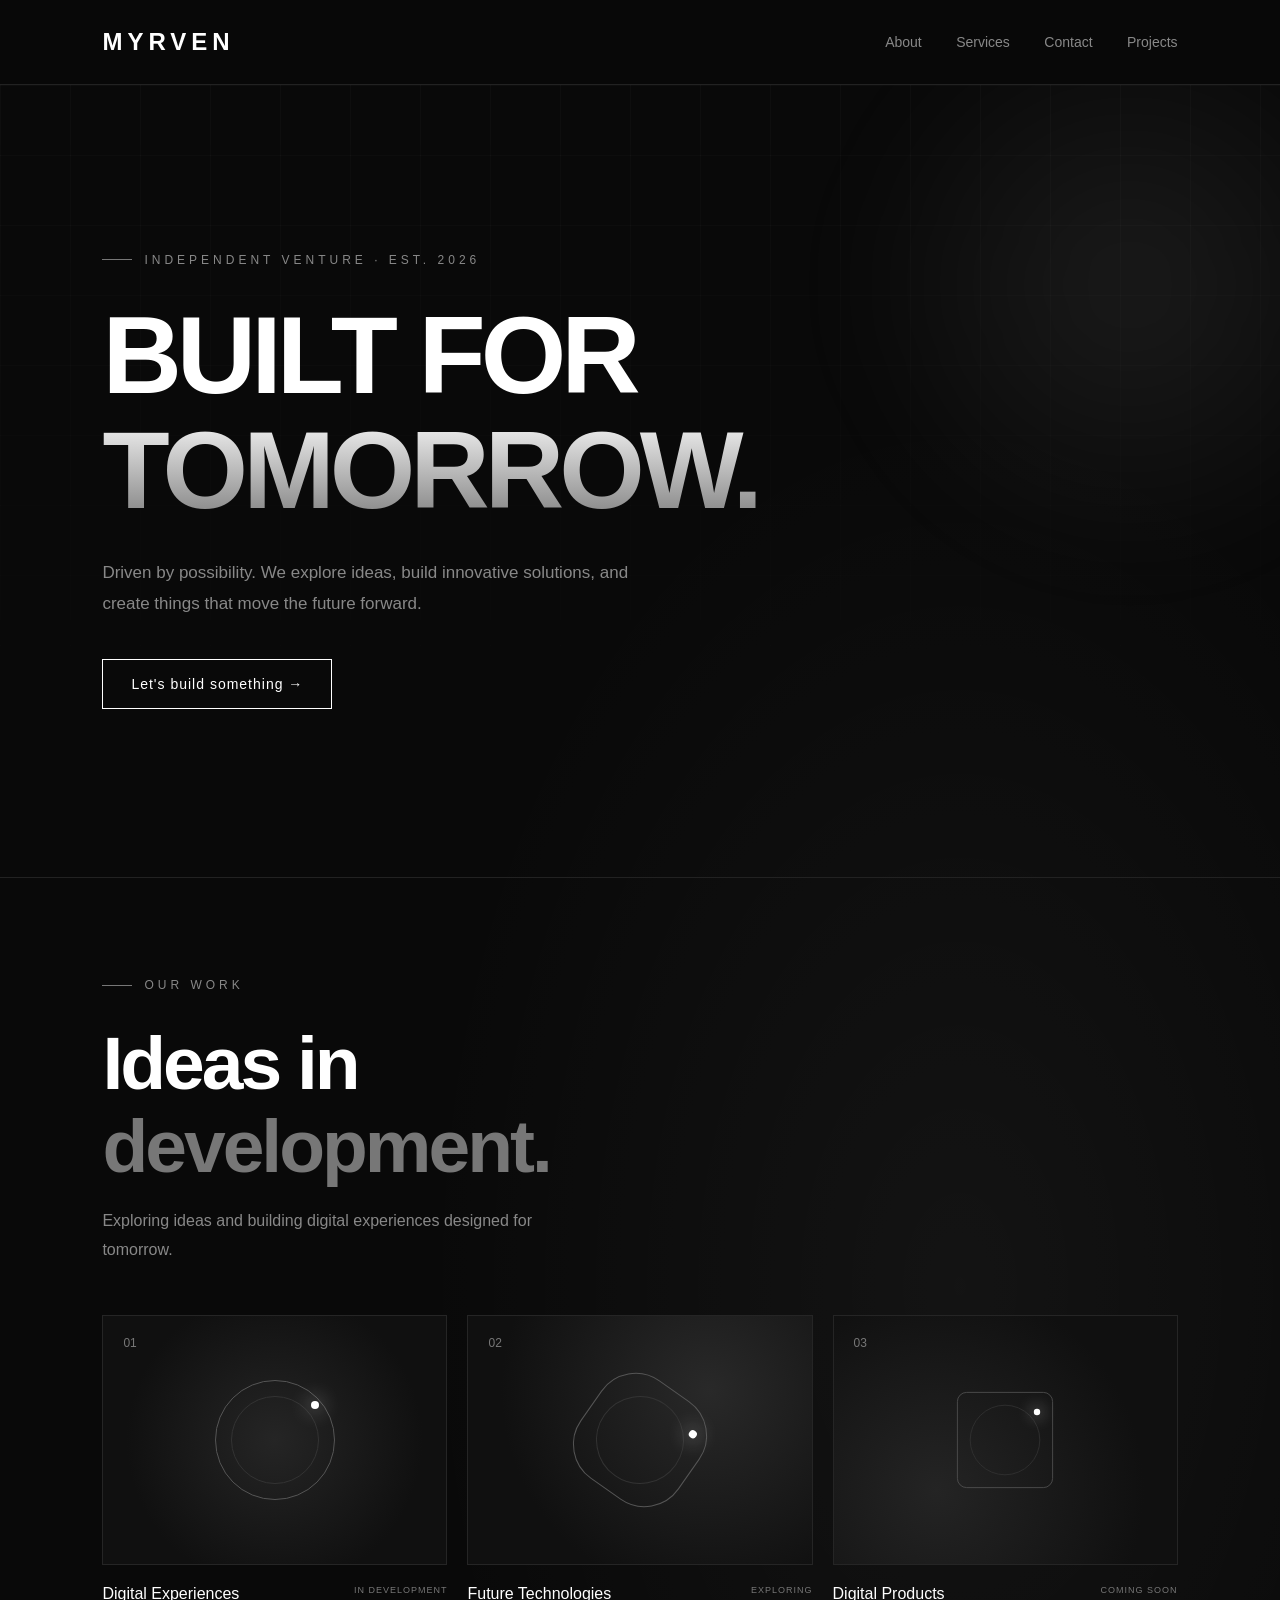
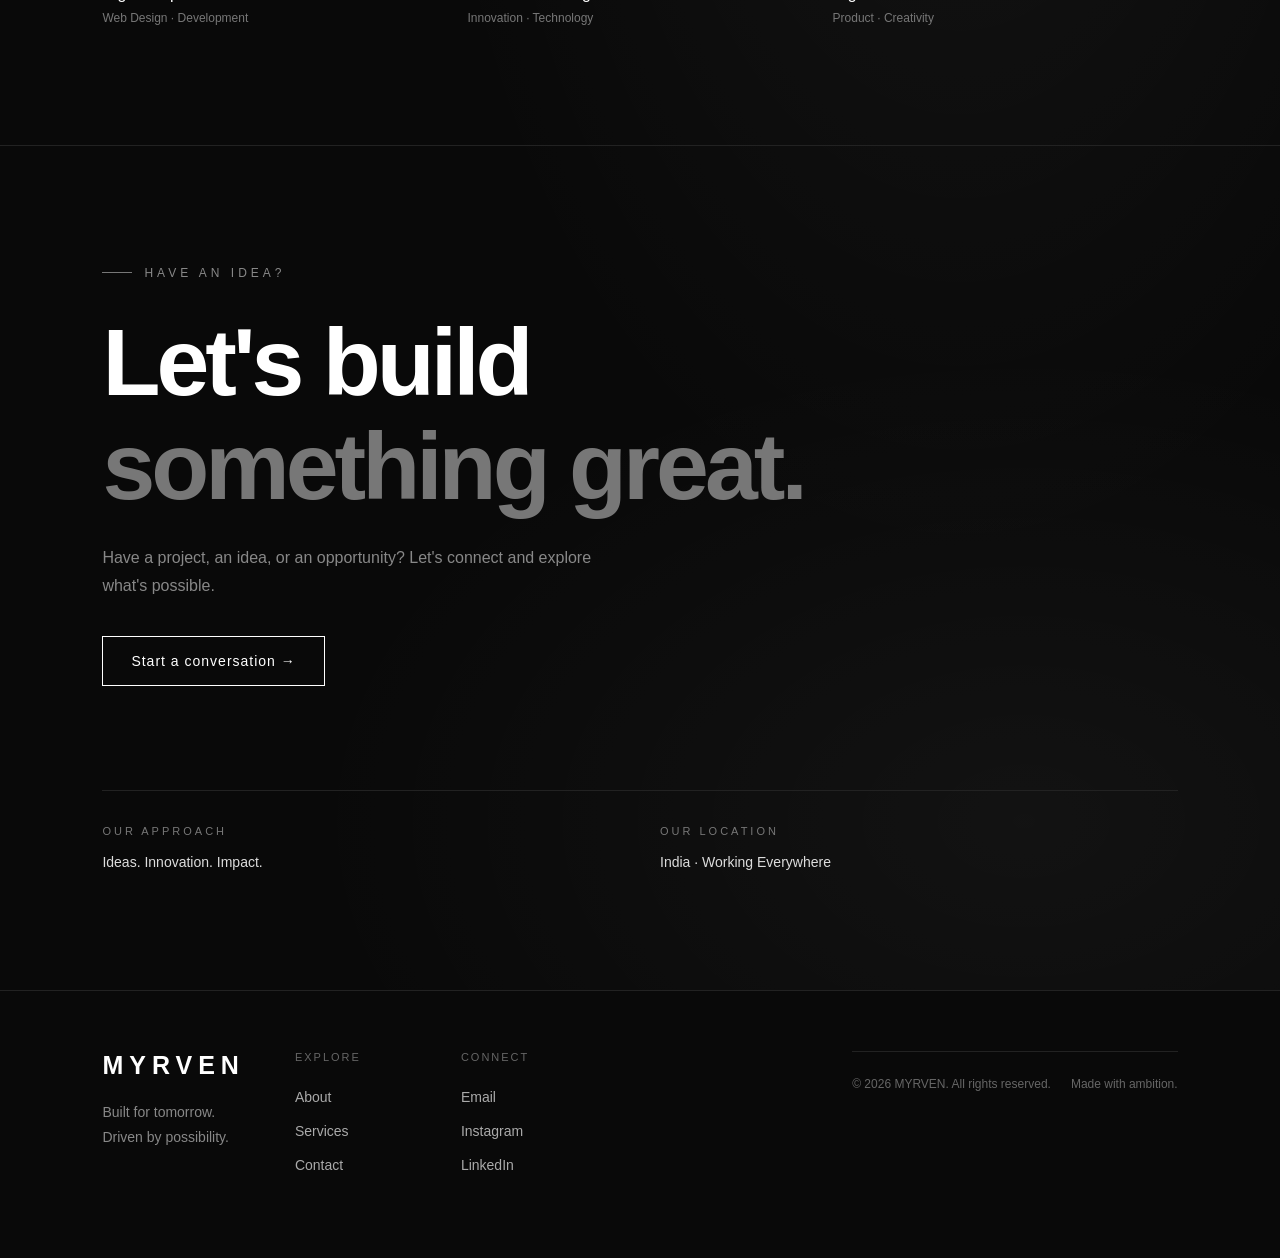
==== commit eaf89802: "Update index.html" ====
--- a/index.html
+++ b/index.html
@@ -19,7 +19,7 @@
     <div class="logo">MYRVEN</div>
 
     <nav>
-  <a href="#about">About</a>
+  <a href="#about.html">About</a>
   <a href="services.html">Services</a>
   <a href="#contact">Contact</a>
  <a href="#projects">Projects</a>
@@ -115,68 +115,7 @@
   </div>
 
 </section>
-    <!-- ABOUT MYRVEN -->
-
-<section class="about" id="about">
-
-  <div class="about-header">
-    <p class="tag">Who We Are</p>
-
-    <h2>
-      More than a company.<br>
-      <span>A vision in motion.</span>
-    </h2>
-  </div>
-
-  <div class="about-content">
-
-    <div class="about-text">
-      <p>
-        MYRVEN is an independent venture driven by vision,
-        innovation, and ambition.
-      </p>
-
-      <p>
-        We explore ideas, build technology, develop creative
-        solutions, and pursue opportunities that shape the future.
-        Our goal is to transform possibilities into meaningful
-        progress.
-      </p>
-
-      <p>
-        We believe the future is not something to wait for.
-        It is something to build.
-      </p>
-    </div>
-
-    <div class="about-details">
-
-      <div class="detail-item">
-        <span>MISSION</span>
-        <p>
-          To turn ambitious ideas into meaningful solutions
-          and build things that create lasting value.
-        </p>
-      </div>
-
-      <div class="detail-item">
-        <span>VISION</span>
-        <p>
-          To explore new possibilities, build impactful
-          technology, and expand beyond boundaries.
-        </p>
-      </div>
-
-      <div class="detail-item">
-        <span>FOUNDERS</span>
-        <p>Mayank & Ranveer</p>
-      </div>
-
-    </div>
-
-  </div>
-
-</section>
+    
     <!-- CONTACT SECTION -->
 
 <section class="contact" id="contact">
--- a/style.css
+++ b/style.css
@@ -919,3 +919,78 @@
     height: 230px;
   }
 }
+/* =========================
+   MYRVEN ABOUT PAGE
+========================= */
+
+.about-page {
+  padding: 100px 8%;
+  min-height: 80vh;
+}
+
+.about-page h1 {
+  font-size: clamp(42px, 7vw, 85px);
+  line-height: 1.1;
+  letter-spacing: -3px;
+  margin-top: 25px;
+}
+
+.about-page h1 span {
+  color: #777777;
+}
+
+.about-intro {
+  max-width: 650px;
+  margin: 50px 0 70px;
+}
+
+.about-intro p {
+  color: #aaaaaa;
+  font-size: 16px;
+  line-height: 1.9;
+  margin-bottom: 25px;
+}
+
+.about-intro p:first-child {
+  color: #ffffff;
+  font-size: 22px;
+}
+
+.about-details {
+  max-width: 850px;
+  border-top: 1px solid var(--border);
+}
+
+.about-page .detail-item {
+  padding: 30px 0;
+  border-bottom: 1px solid var(--border);
+}
+
+.about-page .detail-item span {
+  color: #777777;
+  font-size: 11px;
+  letter-spacing: 3px;
+}
+
+.about-page .detail-item p {
+  color: #dddddd;
+  font-size: 15px;
+  line-height: 1.8;
+  margin-top: 15px;
+}
+
+/* Mobile */
+
+@media (max-width: 600px) {
+  .about-page {
+    padding: 70px 6%;
+  }
+
+  .about-page h1 {
+    letter-spacing: -2px;
+  }
+
+  .about-intro {
+    margin: 35px 0 50px;
+  }
+}
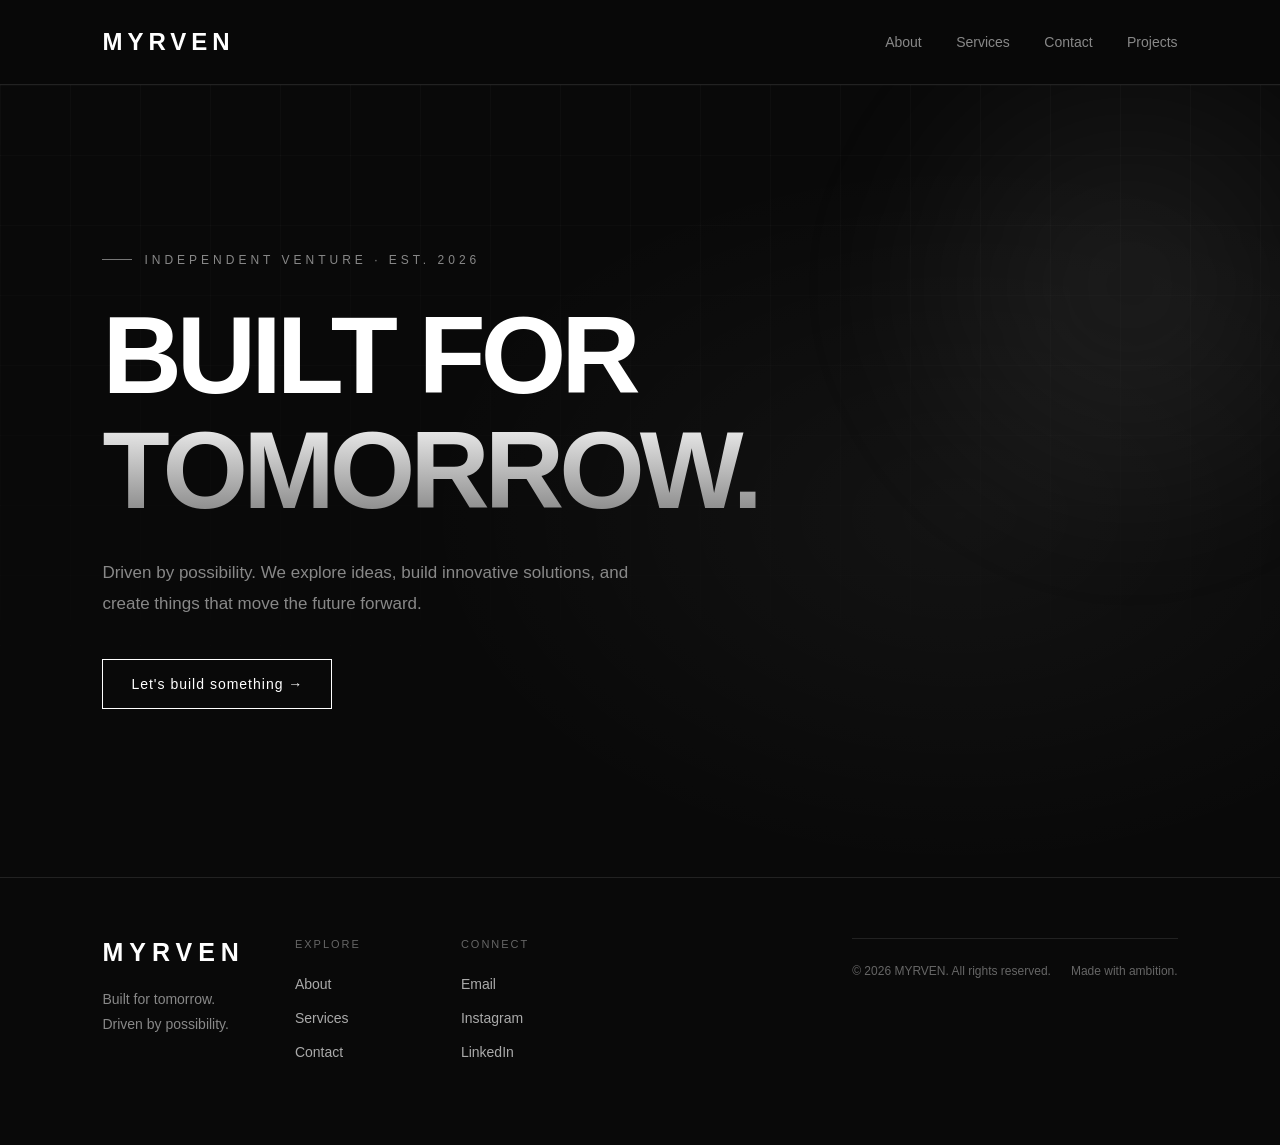
==== commit 0828732b: "Update index.html" ====
--- a/index.html
+++ b/index.html
@@ -19,10 +19,10 @@
     <div class="logo">MYRVEN</div>
 
     <nav>
-  <a href="#about.html">About</a>
+  <a href="about.html">About</a>
   <a href="services.html">Services</a>
-  <a href="#contact">Contact</a>
- <a href="#projects">Projects</a>
+  <a href="contact.html">Contact</a>
+  <a href="projects.html">Projects</a>
 </nav>
   </header>
 
@@ -47,111 +47,7 @@
 
     </section>
     
-    <!-- PROJECTS SECTION -->
-
-<section class="projects" id="projects">
-
-  <div class="projects-heading">
-    <p class="tag">Our Work</p>
-
-    <h2>
-      Ideas in<br>
-      <span>development.</span>
-    </h2>
-
-    <p class="projects-description">
-      Exploring ideas and building digital experiences
-      designed for tomorrow.
-    </p>
-  </div>
-
-  <div class="projects-grid">
-
-    <article class="project-card">
-      <div class="project-visual visual-one">
-        <span>01</span>
-        <div class="visual-circle"></div>
-      </div>
-
-      <div class="project-info">
-        <div>
-          <h3>Digital Experiences</h3>
-          <p>Web Design · Development</p>
-        </div>
-        <span class="project-status">IN DEVELOPMENT</span>
-      </div>
-    </article>
-
-    <article class="project-card">
-      <div class="project-visual visual-two">
-        <span>02</span>
-        <div class="visual-circle"></div>
-      </div>
-
-      <div class="project-info">
-        <div>
-          <h3>Future Technologies</h3>
-          <p>Innovation · Technology</p>
-        </div>
-        <span class="project-status">EXPLORING</span>
-      </div>
-    </article>
-
-    <article class="project-card">
-      <div class="project-visual visual-three">
-        <span>03</span>
-        <div class="visual-circle"></div>
-      </div>
-
-      <div class="project-info">
-        <div>
-          <h3>Digital Products</h3>
-          <p>Product · Creativity</p>
-        </div>
-        <span class="project-status">COMING SOON</span>
-      </div>
-    </article>
-
-  </div>
-
-</section>
-    
-    <!-- CONTACT SECTION -->
-
-<section class="contact" id="contact">
-
-  <p class="tag">Have an idea?</p>
-
-  <h2>
-    Let's build<br>
-    <span>something great.</span>
-  </h2>
-
-  <p class="contact-description">
-    Have a project, an idea, or an opportunity?
-    Let's connect and explore what's possible.
-  </p>
-
-  <a href="mailto:myrenv.official@gmail.com" class="cta">
-    Start a conversation →
-  </a>
-
-  <div class="contact-bottom">
-
-    <div>
-      <span class="contact-label">OUR APPROACH</span>
-      <p>Ideas. Innovation. Impact.</p>
-    </div>
-
-    <div>
-      <span class="contact-label">OUR LOCATION</span>
-      <p>India · Working Everywhere</p>
-    </div>
-
-  </div>
-
-</section>
-  </main>
+   
 <!-- FOOTER -->
 
 <footer class="footer">
